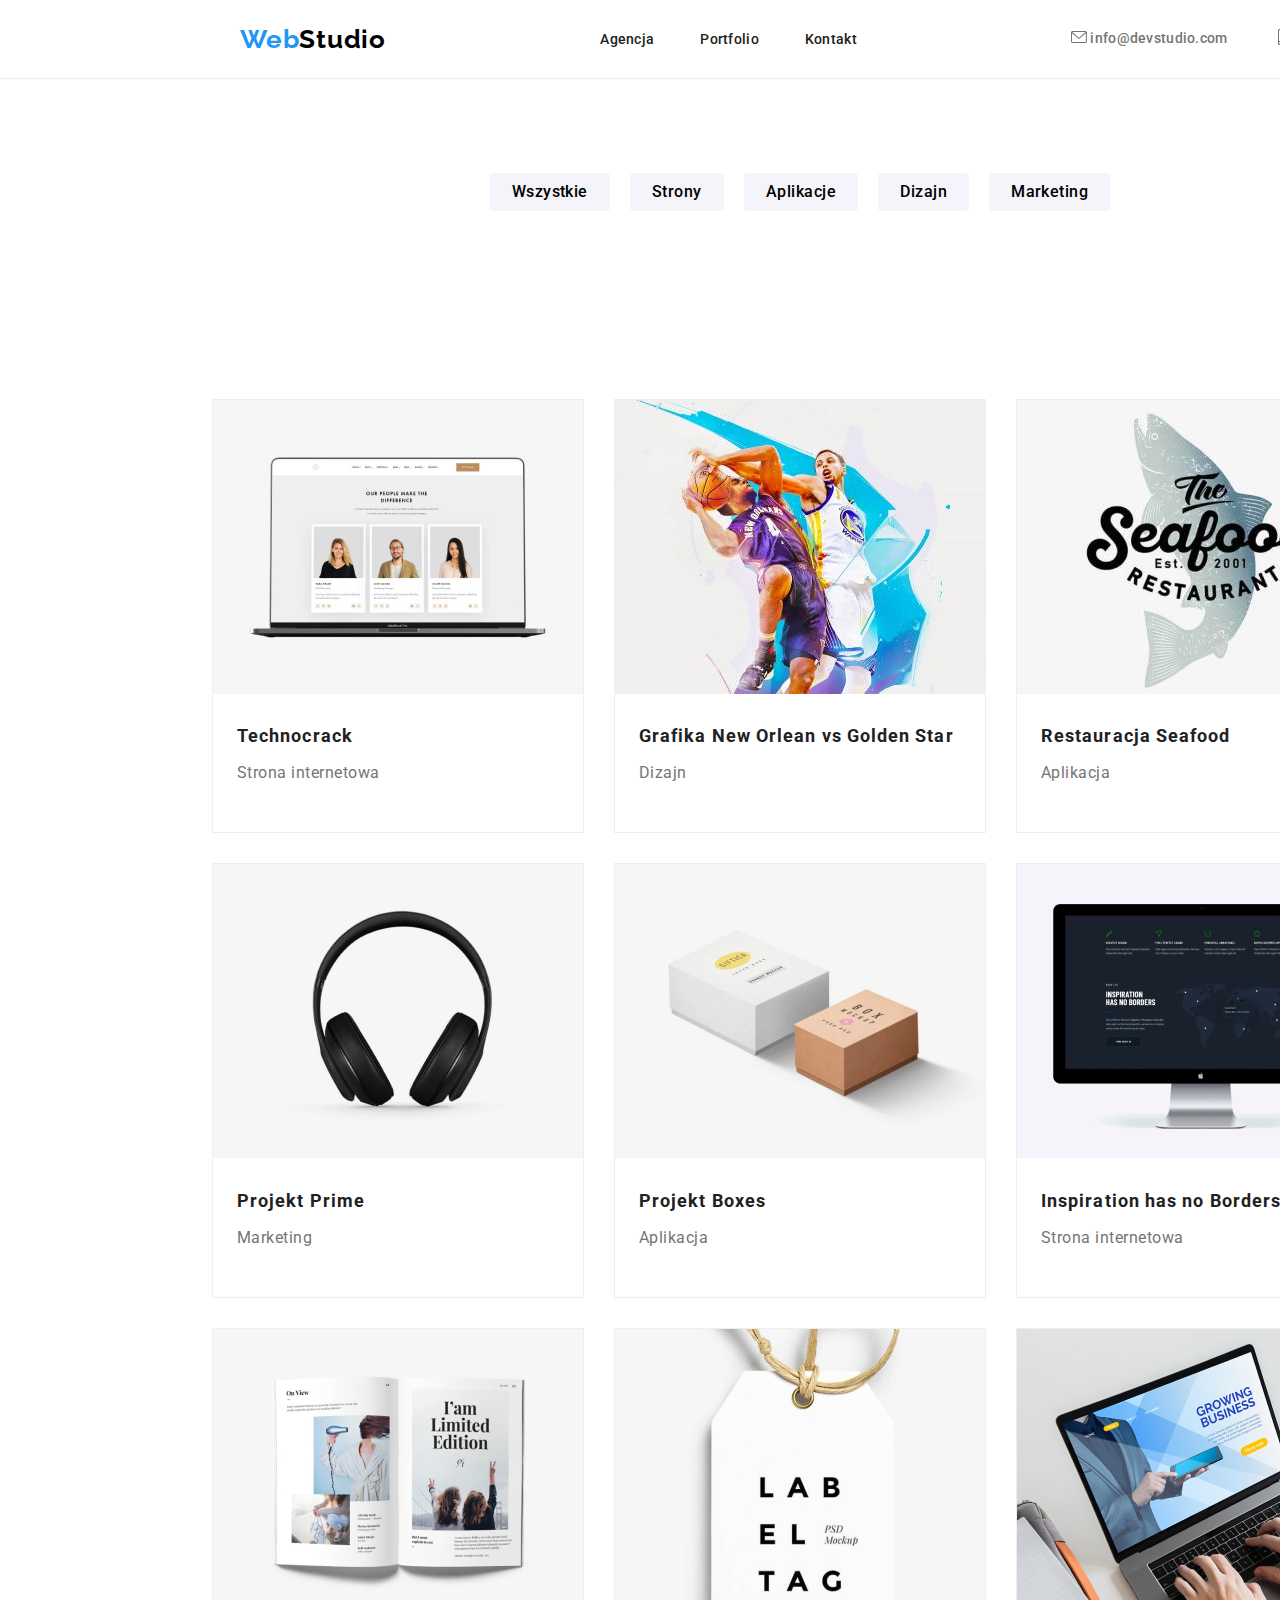
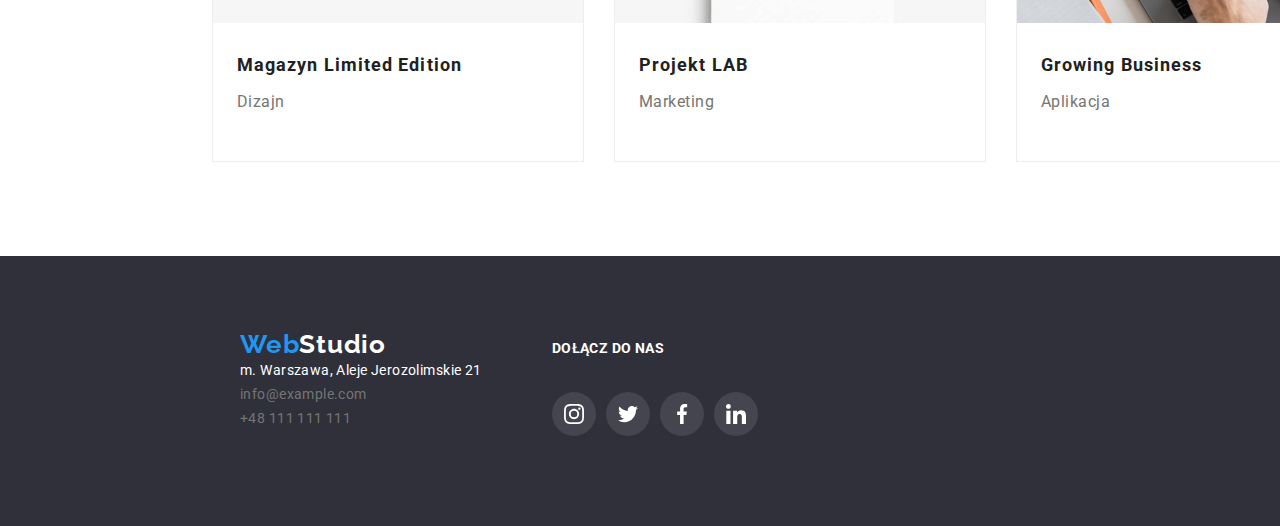
==== portfolio.html @ 2d2eecfd "init" ====
<!DOCTYPE html>
<html lang="pl">

<head>
    <meta charset="UTF-8">
    <meta http-equiv="X-UA-Compatible" content="IE=edge">
    <meta name="viewport" content="width=device-width, initial-scale=1.0">
    <title>WebStudioPortfolio</title>
    <link rel="preconnect" href="https://fonts.googleapis.com" />
    <link rel="preconnect" href="https://fonts.gstatic.com" crossorigin />
    <link rel="stylesheet"
        href="https://fonts.googleapis.com/css2?family=Raleway:wght@700&family=Roboto:wght@400;500;700;900&display=swap" />
    <link rel="stylesheet" href="css/modern-normalize-mini.css">
    <link rel="stylesheet" href="css/styles.css" />
</head>

<body>
    <header class="header">
        <div class="header__arrange container">
            <a class="logo" href="./index.html">
                <span class="logo__prim">Web</span><span class="logo__sec">Studio</span>
            </a>
            <nav class="nav">
                <ul class="nav__list">
                    <li class="nav__item"><a class="nav__link link__header" href="./index.html">Agencja</a></li>
                    <li class="nav__item"><a class="nav__link link__header" href="./portfolio.html">Portfolio</a></li>
                    <li class="nav__item"><a class="nav__link link__header" href="#">Kontakt</a></li>
                </ul>
            </nav>
            <ul class="contact__list">
                <li class="contact__item"> <a class="contact__link contact--email link__header" href="mailto:info@devstudio.com">
                 <svg class="contact__svg" width="16" height="12">
                  <use href="./images/icons.svg#icon-envelope"></use>
                 </svg> info@devstudio.com </a> 
                </li>
                <li class="contact__item"> <a class="contact__link contact--phone link__header"
                        href="tel:0048111111111">
                 <svg class="contact__svg" width="10" height="16">
                  <use href="./images/icons.svg#icon-smartphone"></use>
                 </svg>
                        +48 111 111 111</a> </li>
            </ul>
        </div>
    </header>

    <section class="menu section">
        <div class="filters container">
            <ul class="filters__list">
                <li class="filters__item"><button class="filters__button button__text--sec hover button--all"
                        type="button">Wszystkie</button></li>
                <li class="filters__item "><button class="filters__button button__text--sec hover button--pages"
                        type="button">Strony</button></li>
                <li class="filters__item "><button class="filters__button button__text--sec hover button--apps"
                        type="button">Aplikacje</button></li>
                <li class="filters__item "><button class="filters__button button__text--sec hover button--design"
                        type="button">Dizajn</button></li>
                <li class="filters__item "><button class="filters__button button__text--sec hover button--marketing"
                        type="button">Marketing</button></li>
            </ul>
        </div>
    </section>
    <section class="cards section">
        <div class="container">
            <ul class="cards__list">
                <li class="card__item">
                    <img class="card__img" src="./images/pf_technocrack.jpg"
                        alt="three smiling faces on laptop web page" width="370" height="294">
                    <h3 class="card__title">Technocrack</h3>
                    <p class="card__caption">Strona internetowa</p>
                </li>
                <li class="card__item">
                    <img class="card__img" src="./images/pf_new_orlean.jpg" alt="two men playing basketball" width="370"
                        height="294">
                    <h3 class="card__title">Grafika New Orlean vs Golden Star</h3>
                    <p class="card__caption">Dizajn</p>
                </li>
                <li class="card__item">
                    <img class="card__img" src="./images/pf_seafood.jpg" alt="seafood restaurant logo" width="370"
                        height="294">
                    <h3 class="card__title">Restauracja Seafood</h3>
                    <p class="card__caption">Aplikacja</p>
                </li>
                <li class="card__item">
                    <img class="card__img" src="./images/pf_prime.jpg" alt="headphones" width="370" height="294">
                    <h3 class="card__title">Projekt Prime</h3>
                    <p class="card__caption">Marketing</p>
                </li>
                <li class="card__item">
                    <img class="card__img" src="./images/pf_boxes.jpg" alt="two boxes" width="370" height="294">
                    <h3 class="card__title">Projekt Boxes</h3>
                    <p class="card__caption">Aplikacja</p>
                </li>
                <li class="card__item">
                    <img class="card__img" src="./images/pf_inspiration.jpg"
                        alt="apple monitor with maps displayed at it" width="370" height="294">
                    <h3 class="card__title">Inspiration has no Borders</h3>
                    <p class="card__caption">Strona internetowa</p>
                </li>
                <li class="card__item">
                    <img class="card__img" src="./images/pf_magazyn.jpg" alt="journal page with limited edition banner"
                        width="370" height="294">
                    <h3 class="card__title">Magazyn Limited Edition</h3>
                    <p class="card__caption">Dizajn</p>
                </li>
                <li class="card__item">
                    <img class="card__img" src="./images/pf_lab.jpg" alt="label tag" width="370" height="294">
                    <h3 class="card__title">Projekt LAB</h3>
                    <p class="card__caption">Marketing</p>
                </li>
                <li class="card__item">
                    <img class="card__img" src="./images/pf_growing.jpg"
                        alt="laptop screen with 'growing business' header" width="370" height="294">
                    <h3 class="card__title">Growing Business</h3>
                    <p class="card__caption">Aplikacja</p>
                </li>
            </ul>
        </div>
    </section>
    <!-- footer -->
    <footer class="footer section">
        <div class="footer__arrange container">
          <div class="footer__item">
            <a class="logo" href="./index.html">
                <span class="logo__prim">Web</span><span class="logo__sec-footer">Studio</span>
            </a>
            <address class="address">
                <ul class="address__list">
                    <li class="address__item">
                        <a class="address__street link--hover" href="https://goo.gl/maps/AWv5r6P5fiDtamwy7"
                            target="_blank">m. Warszawa, Aleje Jerozolimskie 21</a>
                    </li>
                    <li class="address__item">
                        <a class="address__link link--hover" href="mailto:info@example.com">info@example.com</a>
                    </li>
                    <li class="address__item">
                        <a class="address__link link--hover" href="+48111111111">+48 111 111 111</a>
                    </li>
                </ul>
            </address>
          </div>
        <div class="footer__item">
          <h5 class="footer__title">Dołącz do nas</h5>
        <ul class="smedia smedia__list">
          <li class="smedia__bckgr">
            <a class="smedia__logo" href="#">
              <svg width="20" height="20">
                <use href="./images/icons.svg#icon-instagram"></use>
              </svg>
            </a>
          </li>
          <li class="smedia__bckgr">
            <a class="smedia__logo" href="#">
              <svg width="20" height="20">
                <use href="./images/icons.svg#icon-twitter"></use>
              </svg>
            </a>
          </li>
          <li class="smedia__bckgr">
            <a class="smedia__logo" href="#">
              <svg width="20" height="20">
                <use href="./images/icons.svg#icon-facebook"></use>
              </svg>
            </a>
          </li>
          <li class="smedia__bckgr">
            <a class="smedia__logo" href="#">
              <svg width="20" height="20">
                <use href="./images/icons.svg#icon-linkedin"></use>
              </svg>
            </a>
          </li>
        </ul>
       </div>
      </div>
    </footer>
</body>

</html>
---- css/styles.css ----
/* * {
  box-sizing: border-box;
} */


/* setting up variables - fonts & colors' panels */
:root {
  /* FONTS */
  --ff: Roboto, sans-serif;
  --ff-logo: Raleway, sans-serif;
  --fs: 16px;

  /* FONT COLORS */
  --font-color-prim: #212121; /* 4: nav in header; h2 i h3, filters' buttons */
  --font-color-sec: #757575; /* 4: contact mail&phone; p; */
  --font-color-hover: #2196f3; /* 4: hover and logo "web" part*/
  --font-color-white: #fff; /* 4: h1, button in h1, street, logo part footer, portfolio-button:hover */
  --font-color-black: #000; /* 4: logo-part header,  */
  --font-color-contact-footer: rgba(
    255,
    255,
    255,
    0.6
  ); /* 4: footer mail & phone */

  /* BACKGROUND */
  --bgcolor: #fff; /* main */
  --bgcolor-dark: #2f303a; /* 4: banner & footer */
  --bgcolor-fade: #f5f4fa; /* 4 "our team" section */
  /* --bgcolor-smedia-hover: #2196f3;
  --bgcolor-smedia-footer-hover: #2196f3; */
  --bgcolor-smedia-footer: rgba(255, 255, 255, 0.1);

  /* BUTTONS BACKGROUND */
  --bgcolor-button-banner: #2196f3;
  --bgcolor-button-banner-hover: #1076c9;
  --bgcolor-button-filter: #f5f4fa;
  --bgcolor-button-filter-hover: #2196f3;

  /* BORDERS */
  --border-header: 1px solid #ececec;
  --border-porfolio-items: 1px solid #eeeeee;
  --border-client-items: 1px solid #afb1b8;
  --border-client-items-hover: 1px solid #2196f3;

  /* SHADOWS */
  --shadow-team: 0px 2px 1px 0px rgba(0, 0, 0, 0.2),
    0px 1px 1px 0px rgba(0, 0, 0, 0.14), 0px 1px 3px 0px rgba(0, 0, 0, 0.12);

  /* SHADOW BUTTONS */
  --shadow-button: 0px 4px 4px 0px #00000026;
  --shadow-button-menu-hover: 0px 2px 2px 0px #0000001f,
    0px 1px 2px 0px #00000014, 0px 3px 1px 0px #0000001a;
    --shadow-portfolio-card-item-hover: 1px 4px 6px 0px #00000029,
    0px 4px 4px 0px #0000000f, 0px 1px 1px 0px #0000001f;
}

/* general classes & settings*/
h1,
h2,
h3,
h4,
p,
ul {
  margin: 0;
  padding: 0;
}
.container {
  margin: 0 auto;
  max-width: 1200px;
  /* justify-content: center; */
}
.section {
  padding: 94px 0;
}
.center {
  text-align: center;
}
/* .img--block {
  display: block;
} 
*/

/* PSEUDOCLASSES */
.hover:hover,
.hover:focus-visible {
  background-color: var(--bgcolor-button-filter-hover);
  color: var(--font-color-white);
  box-shadow: var(--shadow-button-menu-hover);
}
.banner__button:hover,
.banner__button:focus-visible {
  background-color: var(--bgcolor-button-banner-hover);
}
.link--hover:hover,
.link--hover:focus-visible {
  color: var(--font-color-contact-footer);
}
.link__header:hover,
.link__header:focus-visible {
  color: var(--font-color-hover);
}
.contact__link:hover > .contact__svg,
.contact__link:focus > .contact__svg {
  --color4: var(--font-color-hover);
}
/* clients */
.client__link:hover,
.client__link:focus {
  --color5: var(--font-color-hover);
  border: var(--border-client-items-hover)
}
/* social media */
.smedia__logo:hover,
.smedia__logo:focus-visible {
  --color5: var(--font-color-white);
  background-color: var(--font-color-hover);
}
.footer .social__logo {
  background-color: var(--bgcolor-smedia-footer);
}
/* cards */
.card__item:hover {
  box-shadow: var(--shadow-portfolio-card-item-hover);
}


/* general body settings */
body {
  margin: 0 auto;
  width: 1600px; /* a moze max-width ?*/
  font-family: var(--ff);
  font-size: var(--fs);
  background-color: var(--bgcolor);
  color: var(--font-color-prim);
}

.contact__list,
.nav__list,
.filters__list,
.cards__list,
.assets__list,
.scope__list,
.team__list,
.address__list,
.smedia__list, 
.client__list {
  list-style: none;
  list-style-type: none;
}
/* czy nie lepiej byłoby zrobić:
 ul {list-style:none itd} ?*/

.address__link,
.address__street,
.nav__link,
.contact__link {
  text-decoration: none;
}

/* HEADER */
.header__arrange {
  display: flex;
  align-items: center;
  justify-content: space-between;
}
.header {
  padding: 24px 0;
  border-bottom: var(--border-header);
}
/* LOGO */
.logo {
  font-family: var(--ff-logo);
  font-size: 26px;
  font-weight: 700;
  line-height: calc(30/26);
  letter-spacing: 0.03em;
  text-decoration: none;
}
.logo__prim {
  color: var(--font-color-hover);
}
.logo__sec {
  color: var(--font-color-black);
}
/* NAVIGATION */
.nav__list,
.contact__list {
  display: flex;
}
.nav__list {
  gap: 46px;
}
.contact__list {
  gap: 50px;
}
.nav__link,
.contact__link {
  font-size: 14px;
  font-weight: 500;
  line-height: calc(16 / 14);
  letter-spacing: 0.02em;
}
.nav__link {
  color: var(--font-color-prim);
}
.contact__link {
  color: var(--font-color-sec);
}
/* MAIN */
/* BANNER */
.banner {
  /* --color-shadow: #00000040;
  text-align: center; */
  color: var(--font-color-sec);
  background-color: var(--bgcolor-dark);
  background-image: linear-gradient(
      to bottom,
      rgba(47, 48, 58, 0.4) 0%,
      rgba(47, 48, 58, 0.4) 50%
    ),
    url(../images/banner-bckgr.jpg);
  background-position: center;
  background-size: cover;
  background-repeat: no-repeat;
  box-shadow: 0px 4px 4px 0px var(--color-shadow);
  max-width: 1600px;
  margin: 0 auto;
  padding: 12.5rem 0;
  /* display: flex;
  flex-flow: column;
  align-items: center;
  margin-bottom: 94px;
  height: 600px;
  text-align: center; 
  justify-content: center; */
  /* padding: 21.4vh 0; ok. 200px */
  
}
/* TITLE */
.banner__title {
  font-size: 2.75rem;
  font-weight: 900;
  line-height: 1.364; /*calc(60/44) */
  letter-spacing: 0.06em;
  color: var(--font-color-white);
  margin-bottom: 30px;
}
/* BUTTON */
.banner__button {
  padding: 10px 41.5px;
  /* width: 200px;
  height: 50px; */
  border: none;
  border-radius: 4px;
  color: var(--font-color-white);
  font-size: 16px;
  font-weight: 700;
  line-height: 1.875;
  letter-spacing: 0.06em;
  background-color: var(--bgcolor-button-banner);
  box-shadow: var(--shadow-button);
}
/* "NASZE ATUTY" SECTION */
.assets__list {
  display: flex;
  align-items: center;
  justify-content: center;
  gap: 30px;
}

/* .assets__item {
  display: flex;
  flex-flow: column;
  align-items: flex-start;
} */
.assets__svg {
  display: flex;
  justify-content: center;
  align-items: center;
  margin-bottom: 30px;
  padding: 0px;
  background-color: var(--bgcolor-skill-svg);
  border-radius: 4px;
}
.assets__title {
  margin-bottom: 10px;
  font-size: 0.875rem;
  font-weight: 700;
  line-height: 1.14;
  letter-spacing: 0.03em;
}
.assets__text {
  color: var(--font-color-sec);
  font-size: 0.875rem;
  line-height: 1.71;
  letter-spacing: 0.03em;
}
/* "czym się zajmujemy" section */
.scope__title {
  text-align: center;
  margin-bottom: 50px;
  font-size: 2.25rem;
  font-weight: 700;
  line-height: 1.167;
  letter-spacing: 0.03em;
}

.scope__list {
  display: flex;
  align-items: center;
  justify-content: center;
  gap: 30px;
}

/* "nasz zespół" section */
.team__title {
  text-align: center;
  margin-bottom: 50px;
  font-size: 2.25rem;
  font-weight: 700;
  line-height: 1.167;
  letter-spacing: 0.03em;
}
.team {
  /* display: flex;
  flex-flow: column;
  align-items: center;
  justify-content: center;
  height: 648px; */
  background-color: var(--bgcolor-fade);
}
.team__list {
  display: flex;
  flex-flow: row;
  /* align-items: center;
  justify-content: center; */
  gap: 30px;
}
.team__item {
  /* display: flex;
  flex-flow: column; */
  background-color: var(--bgcolor);
  box-shadow: var(--shadow-team);
}
.team__img {
  margin-bottom: 30px;
}
.team__name {
  margin-bottom: 10px;
  font-weight: 500;
  line-height: 1.188;
  letter-spacing: 0.03em;
  /* text-align: center; */
}
.team__profession {
  color: var(--font-color-sec);
  line-height: 1.188;
  letter-spacing: 0.03em;
  /* text-align: center; */
  margin-bottom: 30px;
}
.smedia {
  display: flex;
  align-items: center;
  justify-content: center;
  gap: 10px;
  margin-bottom: 30px;
  margin-top:16px;
  /* margin: 16px 32px 30px 32px; */
}
.smedia__logo {
  display: flex;
  align-items: center;
  justify-content: center;
  width: 44px;
  height: 44px;
  border-radius: 50%;
}
/* "nasi klienci" section */
.client__list {
  display: flex;
  align-items: center;
  justify-content: center;
  gap: 30px;
}
.client__link {
  display: flex;
  justify-content: center;
  align-items: center;
  width: 170px;
  height: 92px;
  border: var(--border-client-items);
  border-radius: 4px;
}

/* FOOTER */
.footer {
  /* display: flex;
  flex-flow: column;
  height: 252px; */
  background-color: var(--bgcolor-dark);
}
.footer__arrange {
  display: flex;
  /* flex-flow: column; */
  align-items: baseline;
}
.footer.section {
  padding: 60px 0;
}
.logo {
  padding-inline-start: 40px;
}
.footer .logo__sec-footer {
  color: var(--font-color-white);
}
.address {
  /* margin-left: 215px; */
  font-style: normal;
}
.address__list {
  font-size: 14px;
  line-height: 1.714;
  letter-spacing: 0.03em;
  padding-inline-start: 40px;
  /* margin-left: 215px; */
}
.address__link {
  color: var(--font-color-sec);
}
.address__street {
  color: var(--font-color-white);
}
.footer__item {
  display: flex;
  flex-direction: column;
  margin-right: 70px;
}
.footer__item:nth-child(2) {
  margin-right: 78px;
}
.footer__title {
  margin-bottom: 20px;
  text-transform: uppercase;
  color: var(--font-color-white);
  font-size: 14px;
  font-weight: 700;
  line-height: 16px;
  letter-spacing: 0.03em;
}
.footer .smedia__logo {
  background-color: var(--bgcolor-smedia-footer);
  --color5: var(--font-color-white);
}
.footer .smedia__logo:hover {
  background-color: var(--font-color-hover);
}

/* PORTFOLIO STYLES */
.filters {
  display: flex;
  align-items: center;
  justify-content: center;
  /* margin-bottom: 50px; */
}
.filters__list {
  display: flex;
  gap: 8px;
}
.filters__button {
  padding: 6px 22px;
  border: none;
  border-radius: 4px;
  background-color: var(--bgcolor-button-filter);
  cursor: pointer;
}
.filters__item:not(:last-child) {
  margin-right: 12px;
}
.button__text--sec {
  /* font-family: inherit; */
  font-weight: 500;
  line-height: 1.625;
  letter-spacing: 0.03em;
}

/* CARDS */
/* .cards {
  margin: 0 auto 94px auto;
  width: 1360px;
} */
.cards__list {
  display: flex;
  flex-wrap: wrap;
  justify-content: center;
  align-items: center;
  gap: 30px;
}
.card__item {
  padding: 0 0 24px;
  /* border-left: var(--border-porfolio-items);
  border-right: var(--border-porfolio-items);
  border-bottom: var(--border-porfolio-items); */
  border: var(--border-porfolio-items);
}
/* .card__img {
  display: block;
} */
.card__title {
  font-size: 1.125rem;
  font-weight: 700;
  line-height: 2;
  letter-spacing: 0.06em;
  margin-bottom: 4px;
  padding: 20px 0 0 24px;
}
.card__caption {
  color: var(--font-color-sec);
  font-size: 1rem;
  line-height: 1.875;
  letter-spacing: 0.03em;
  padding: 0 24px 20px 24px;
}
/* .card__title,
.card__caption {
  margin-left: 24px;
} */
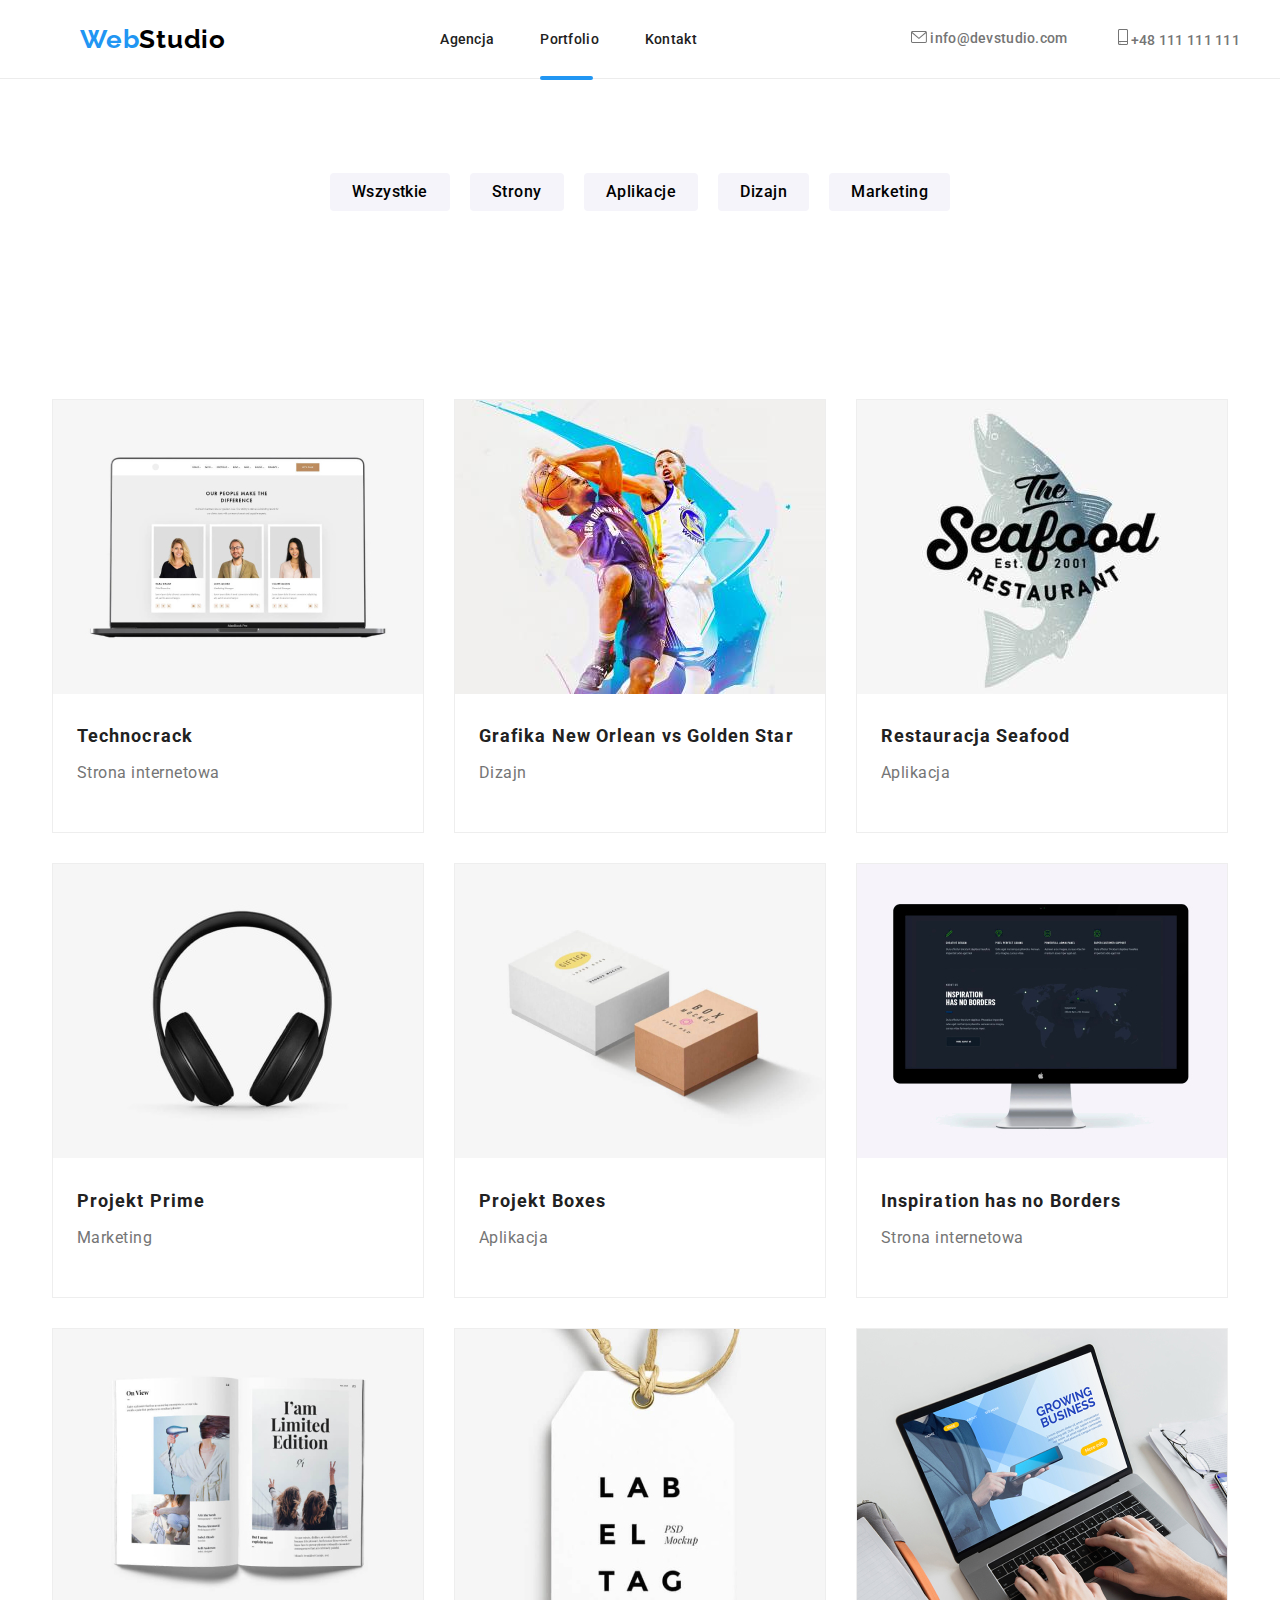
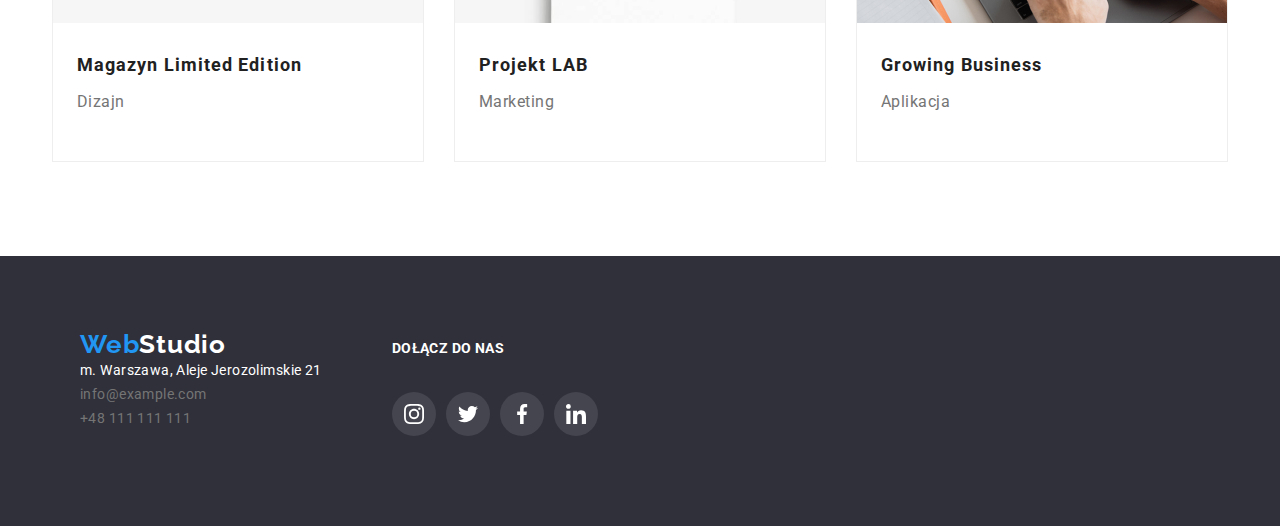
==== commit 033860a4: "beginning" ====
--- a/portfolio.html
+++ b/portfolio.html
@@ -23,7 +23,7 @@
             <nav class="nav">
                 <ul class="nav__list">
                     <li class="nav__item"><a class="nav__link link__header" href="./index.html">Agencja</a></li>
-                    <li class="nav__item"><a class="nav__link link__header" href="./portfolio.html">Portfolio</a></li>
+                    <li class="nav__item page--active"><a class="nav__link link__header" href="./portfolio.html">Portfolio</a></li>
                     <li class="nav__item"><a class="nav__link link__header" href="#">Kontakt</a></li>
                 </ul>
             </nav>
--- a/css/styles.css
+++ b/css/styles.css
@@ -30,6 +30,10 @@
   /* --bgcolor-smedia-hover: #2196f3;
   --bgcolor-smedia-footer-hover: #2196f3; */
   --bgcolor-smedia-footer: rgba(255, 255, 255, 0.1);
+  --bgcolor-scope-overlay: #2f303acc;
+  --bgcolor-card-background: #2196f3e5;
+  --bgcolor-page-active: #2196f3;
+  --bgcolor-modal: #fff;
 
   /* BUTTONS BACKGROUND */
   --bgcolor-button-banner: #2196f3;
@@ -76,10 +80,10 @@
 .center {
   text-align: center;
 }
-/* .img--block {
+.img--block {
   display: block;
 } 
-*/
+
 
 /* PSEUDOCLASSES */
 .hover:hover,
@@ -127,15 +131,15 @@
 
 /* general body settings */
 body {
-  margin: 0 auto;
-  width: 1600px; /* a moze max-width ?*/
+  /* margin: 0 auto;
+  width: 1600px; a moze max-width ? */
   font-family: var(--ff);
   font-size: var(--fs);
   background-color: var(--bgcolor);
   color: var(--font-color-prim);
 }
 
-.contact__list,
+/* .contact__list,
 .nav__list,
 .filters__list,
 .cards__list,
@@ -147,9 +151,11 @@
 .client__list {
   list-style: none;
   list-style-type: none;
-}
-/* czy nie lepiej byłoby zrobić:
- ul {list-style:none itd} ?*/
+} */
+
+ ul {
+  list-style: none;
+} 
 
 .address__link,
 .address__street,
@@ -207,6 +213,23 @@
 .contact__link {
   color: var(--font-color-sec);
 }
+/* | PAGE ACTIVE */
+.page--active {
+  position: relative;
+}
+.page--active::after {
+  content: "";
+  position: absolute;
+  top: 45.8px; /* 76px */
+  bottom: -31.4px;
+  left: 0; /* 453px; */
+  right: 0;
+  background-color: var(--bgcolor-page-active);
+  border-radius: 2px;
+  width:53px;
+  height:4px;
+}
+
 /* MAIN */
 /* BANNER */
 .banner {
@@ -246,6 +269,12 @@
   color: var(--font-color-white);
   margin-bottom: 30px;
 }
+.title--over {
+  font-size: 0.875rem;
+  font-weight: 700;
+  line-height: 1.143;
+  letter-spacing: 0.03em;
+}
 /* BUTTON */
 .banner__button {
   padding: 10px 41.5px;
@@ -312,6 +341,27 @@
   justify-content: center;
   gap: 30px;
 }
+.scope__item{
+  position: relative;
+}
+
+/* .scope__img{
+  position:relative;
+} */
+
+.scope__overlay {
+  position: absolute;
+  bottom: 0;
+  left: 0;
+  right: 0;
+  /* width: 100%; */
+  /* padding: 27px 90px; */
+  background-color: var(--bgcolor-scope-overlay);
+}
+.scope-overlay__title {
+  color: var(--font-color-white);
+  text-transform: uppercase;
+}
 
 /* "nasz zespół" section */
 .team__title {
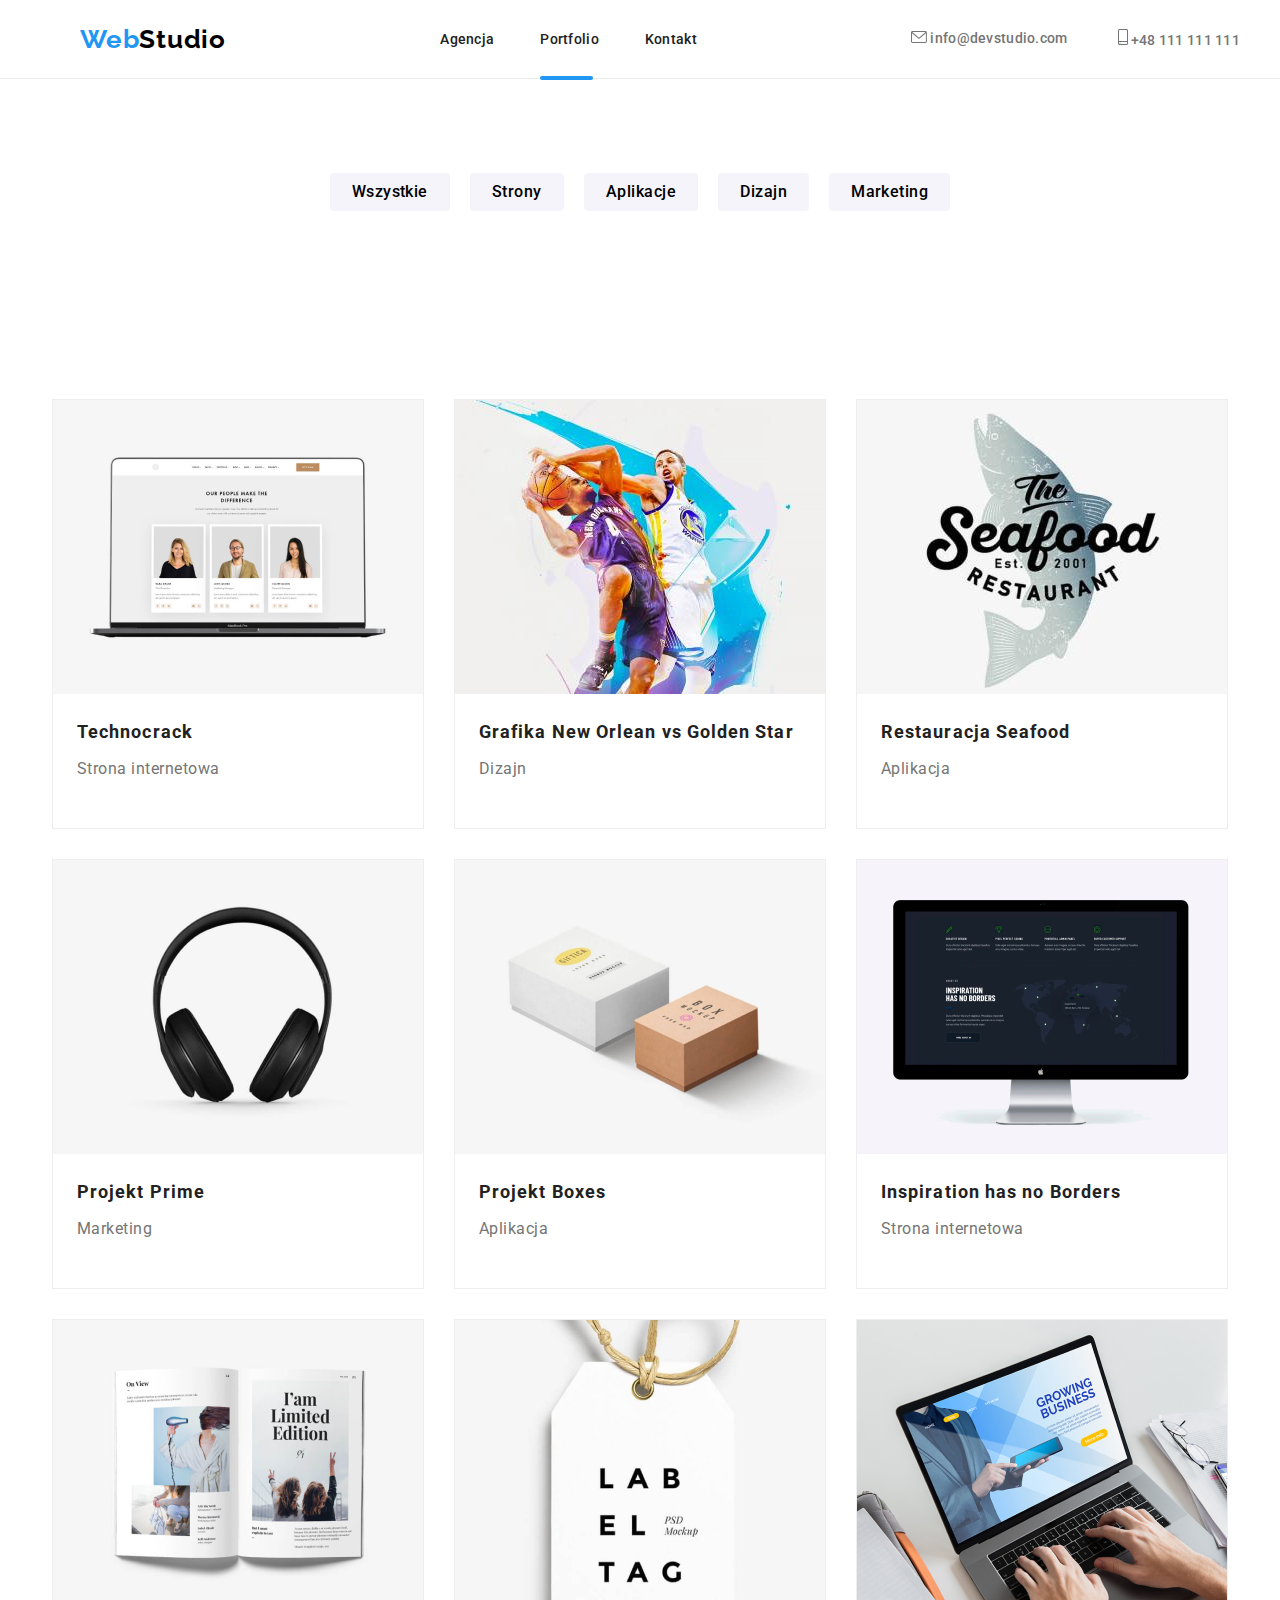
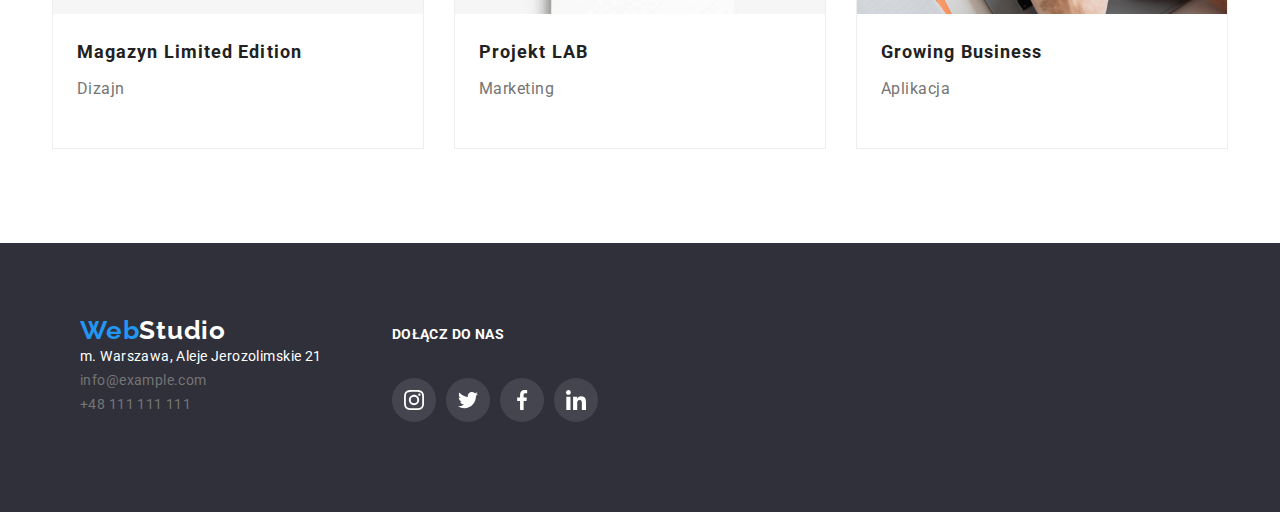
==== commit f26dcd0b: "overlay added" ====
--- a/portfolio.html
+++ b/portfolio.html
@@ -63,55 +63,163 @@
         <div class="container">
             <ul class="cards__list">
                 <li class="card__item">
-                    <img class="card__img" src="./images/pf_technocrack.jpg"
+                    <div class="card__position"> 
+                      <img class="card__img img--block" src="./images/pf_technocrack.jpg"
                         alt="three smiling faces on laptop web page" width="370" height="294">
-                    <h3 class="card__title">Technocrack</h3>
-                    <p class="card__caption">Strona internetowa</p>
-                </li>
-                <li class="card__item">
-                    <img class="card__img" src="./images/pf_new_orlean.jpg" alt="two men playing basketball" width="370"
+                        <div class="card__overlay">
+                            <p class="card-overlay__caption">
+                              Technocrack jest popularną platformą wykorzystywaną do
+                              rozpowszechniania koronawirusa. Firmy wykorzystują tę
+                              platformę do celów szpiegowskich i ataków na
+                              niezabezpieczone serwery konkurencji
+                            </p>
+                        </div>
+                    </div>
+                    <div class="card__info"> 
+                      <h3 class="card__title">Technocrack</h3>
+                      <p class="card__caption">Strona internetowa</p>
+                    </div>
+                </li>
+                <li class="card__item">
+                    <div class="card__position"> 
+                    <img class="card__img img--block" src="./images/pf_new_orlean.jpg" alt="two men playing basketball" width="370"
                         height="294">
+                        <div class="card__overlay">
+                            <p class="card-overlay__caption">
+                              Technocrack jest popularną platformą wykorzystywaną do
+                              rozpowszechniania koronawirusa. Firmy wykorzystują tę
+                              platformę do celów szpiegowskich i ataków na
+                              niezabezpieczone serwery konkurencji
+                            </p>
+                        </div>
+                    </div>
+                        <div class="card__info"> 
                     <h3 class="card__title">Grafika New Orlean vs Golden Star</h3>
                     <p class="card__caption">Dizajn</p>
-                </li>
-                <li class="card__item">
-                    <img class="card__img" src="./images/pf_seafood.jpg" alt="seafood restaurant logo" width="370"
+                    </div>
+                </li>
+                <li class="card__item">
+                    <div class="card__position"> 
+                    <img class="card__img img--block" src="./images/pf_seafood.jpg" alt="seafood restaurant logo" width="370"
                         height="294">
+                        <div class="card__overlay">
+                            <p class="card-overlay__caption">
+                              Technocrack jest popularną platformą wykorzystywaną do
+                              rozpowszechniania koronawirusa. Firmy wykorzystują tę
+                              platformę do celów szpiegowskich i ataków na
+                              niezabezpieczone serwery konkurencji
+                            </p>
+                        </div>
+                    </div>
+                        <div class="card__info"> 
                     <h3 class="card__title">Restauracja Seafood</h3>
                     <p class="card__caption">Aplikacja</p>
-                </li>
-                <li class="card__item">
-                    <img class="card__img" src="./images/pf_prime.jpg" alt="headphones" width="370" height="294">
+                    </div>
+                </li>
+                <li class="card__item">
+                    <div class="card__position"> 
+                    <img class="card__img img--block" src="./images/pf_prime.jpg" alt="headphones" width="370" height="294">
+                    <div class="card__overlay">
+                            <p class="card-overlay__caption">
+                              Technocrack jest popularną platformą wykorzystywaną do
+                              rozpowszechniania koronawirusa. Firmy wykorzystują tę
+                              platformę do celów szpiegowskich i ataków na
+                              niezabezpieczone serwery konkurencji
+                            </p>
+                        </div>
+                    </div>
+                    <div class="card__info"> 
                     <h3 class="card__title">Projekt Prime</h3>
                     <p class="card__caption">Marketing</p>
-                </li>
-                <li class="card__item">
-                    <img class="card__img" src="./images/pf_boxes.jpg" alt="two boxes" width="370" height="294">
+                    </div>
+                </li>
+                <li class="card__item">
+                    <div class="card__position"> 
+                    <img class="card__img img--block" src="./images/pf_boxes.jpg" alt="two boxes" width="370" height="294">
+                    <div class="card__overlay">
+                            <p class="card-overlay__caption">
+                              Technocrack jest popularną platformą wykorzystywaną do
+                              rozpowszechniania koronawirusa. Firmy wykorzystują tę
+                              platformę do celów szpiegowskich i ataków na
+                              niezabezpieczone serwery konkurencji
+                            </p>
+                        </div>
+                    </div>
+                    <div class="card__info"> 
                     <h3 class="card__title">Projekt Boxes</h3>
                     <p class="card__caption">Aplikacja</p>
-                </li>
-                <li class="card__item">
-                    <img class="card__img" src="./images/pf_inspiration.jpg"
+                    </div>
+                </li>
+                <li class="card__item">
+                    <div class="card__position"> 
+                    <img class="card__img img--block" src="./images/pf_inspiration.jpg"
                         alt="apple monitor with maps displayed at it" width="370" height="294">
+                    <div class="card__overlay">
+                            <p class="card-overlay__caption">
+                              Technocrack jest popularną platformą wykorzystywaną do
+                              rozpowszechniania koronawirusa. Firmy wykorzystują tę
+                              platformę do celów szpiegowskich i ataków na
+                              niezabezpieczone serwery konkurencji
+                            </p>
+                        </div>
+                    </div>    
+                        <div class="card__info"> 
                     <h3 class="card__title">Inspiration has no Borders</h3>
                     <p class="card__caption">Strona internetowa</p>
-                </li>
-                <li class="card__item">
-                    <img class="card__img" src="./images/pf_magazyn.jpg" alt="journal page with limited edition banner"
+                    </div>
+                </li>
+                <li class="card__item">
+                    <div class="card__position"> 
+                    <img class="card__img img--block" src="./images/pf_magazyn.jpg" alt="journal page with limited edition banner"
                         width="370" height="294">
+                    <div class="card__overlay">
+                            <p class="card-overlay__caption">
+                              Technocrack jest popularną platformą wykorzystywaną do
+                              rozpowszechniania koronawirusa. Firmy wykorzystują tę
+                              platformę do celów szpiegowskich i ataków na
+                              niezabezpieczone serwery konkurencji
+                            </p>
+                        </div>
+                    </div>    
+                        <div class="card__info"> 
                     <h3 class="card__title">Magazyn Limited Edition</h3>
                     <p class="card__caption">Dizajn</p>
-                </li>
-                <li class="card__item">
-                    <img class="card__img" src="./images/pf_lab.jpg" alt="label tag" width="370" height="294">
+                    </div>
+                </li>
+                <li class="card__item">
+                    <div class="card__position"> 
+                    <img class="card__img img--block" src="./images/pf_lab.jpg" alt="label tag" width="370" height="294">
+                    <div class="card__overlay">
+                            <p class="card-overlay__caption">
+                              Technocrack jest popularną platformą wykorzystywaną do
+                              rozpowszechniania koronawirusa. Firmy wykorzystują tę
+                              platformę do celów szpiegowskich i ataków na
+                              niezabezpieczone serwery konkurencji
+                            </p>
+                        </div>
+                    </div>
+                    <div class="card__info"> 
                     <h3 class="card__title">Projekt LAB</h3>
                     <p class="card__caption">Marketing</p>
-                </li>
-                <li class="card__item">
-                    <img class="card__img" src="./images/pf_growing.jpg"
+                    </div>
+                </li>
+                <li class="card__item">
+                    <div class="card__position"> 
+                    <img class="card__img img--block" src="./images/pf_growing.jpg"
                         alt="laptop screen with 'growing business' header" width="370" height="294">
+                     <div class="card__overlay">
+                            <p class="card-overlay__caption">
+                              Technocrack jest popularną platformą wykorzystywaną do
+                              rozpowszechniania koronawirusa. Firmy wykorzystują tę
+                              platformę do celów szpiegowskich i ataków na
+                              niezabezpieczone serwery konkurencji
+                            </p>
+                        </div>
+                    </div>   
+                        <div class="card__info"> 
                     <h3 class="card__title">Growing Business</h3>
                     <p class="card__caption">Aplikacja</p>
+                    </div>
                 </li>
             </ul>
         </div>
--- a/css/styles.css
+++ b/css/styles.css
@@ -31,7 +31,7 @@
   --bgcolor-smedia-footer-hover: #2196f3; */
   --bgcolor-smedia-footer: rgba(255, 255, 255, 0.1);
   --bgcolor-scope-overlay: #2f303acc;
-  --bgcolor-card-background: #2196f3e5;
+  --bgcolor-card-overlay: #2196f3e5;
   --bgcolor-page-active: #2196f3;
   --bgcolor-modal: #fff;
 
@@ -127,7 +127,10 @@
 .card__item:hover {
   box-shadow: var(--shadow-portfolio-card-item-hover);
 }
-
+.card__item:hover .card__overlay {
+  transform: translateY(0);
+  pointer-events: auto;
+}
 
 /* general body settings */
 body {
@@ -572,7 +575,23 @@
   letter-spacing: 0.03em;
   padding: 0 24px 20px 24px;
 }
-/* .card__title,
-.card__caption {
-  margin-left: 24px;
-} */
+.card__position {
+  position: relative;
+  overflow: hidden;
+}
+.card-overlay__caption {
+  color: var(--font-color-white);
+  font-size: 1.125rem;
+  line-height: 1.556;
+  letter-spacing: 0.03em;
+}
+.card__overlay {
+  position: absolute;
+  inset: 0;
+  padding: 49px 45px 49px 24px;
+  background-color: var(--bgcolor-card-overlay);
+  transition: transform 250ms cubic-bezier(0.4, 0, 0.2, 1);
+  transform: translateY(100%);
+  pointer-events: none;
+} 
+/* card hover wyzej, razem z innymi hoversami */